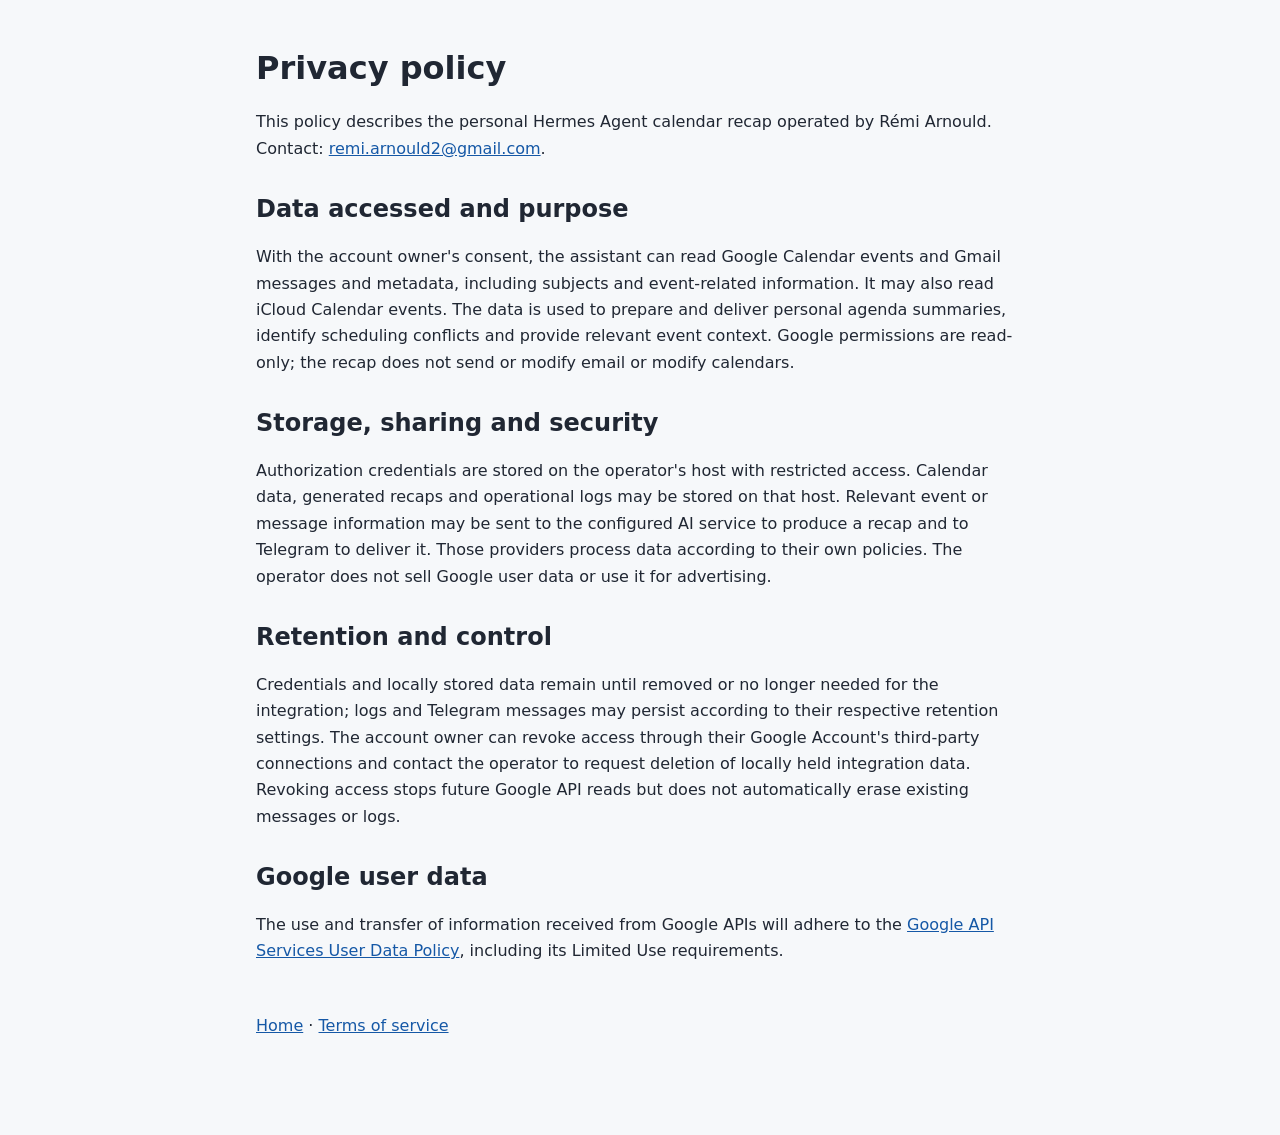
==== privacy-policy.html @ c97ea234 "Publish personal calendar recap information" ====
<!doctype html>
<html lang="en">
<head><meta charset="utf-8"><meta name="viewport" content="width=device-width, initial-scale=1"><title>Privacy Policy — Hermes Agent Calendar Recap</title><link rel="stylesheet" href="style.css"></head>
<body><main>
<h1>Privacy policy</h1>
<p>This policy describes the personal Hermes Agent calendar recap operated by Rémi Arnould. Contact: <a href="mailto:remi.arnould2@gmail.com">remi.arnould2@gmail.com</a>.</p>
<h2>Data accessed and purpose</h2>
<p>With the account owner's consent, the assistant can read Google Calendar events and Gmail messages and metadata, including subjects and event-related information. It may also read iCloud Calendar events. The data is used to prepare and deliver personal agenda summaries, identify scheduling conflicts and provide relevant event context. Google permissions are read-only; the recap does not send or modify email or modify calendars.</p>
<h2>Storage, sharing and security</h2>
<p>Authorization credentials are stored on the operator's host with restricted access. Calendar data, generated recaps and operational logs may be stored on that host. Relevant event or message information may be sent to the configured AI service to produce a recap and to Telegram to deliver it. Those providers process data according to their own policies. The operator does not sell Google user data or use it for advertising.</p>
<h2>Retention and control</h2>
<p>Credentials and locally stored data remain until removed or no longer needed for the integration; logs and Telegram messages may persist according to their respective retention settings. The account owner can revoke access through their Google Account's third-party connections and contact the operator to request deletion of locally held integration data. Revoking access stops future Google API reads but does not automatically erase existing messages or logs.</p>
<h2>Google user data</h2>
<p>The use and transfer of information received from Google APIs will adhere to the <a href="https://developers.google.com/terms/api-services-user-data-policy">Google API Services User Data Policy</a>, including its Limited Use requirements.</p>
<nav aria-label="Legal information"><a href="index.html">Home</a> · <a href="terms-of-service.html">Terms of service</a></nav>
</main></body></html>
---- style.css ----
body { margin: 0; font: 1rem/1.65 system-ui, sans-serif; color: #202733; background: #f6f8fa; }
main { max-width: 48rem; margin: 3rem auto; padding: 0 1.25rem 3rem; }
h1, h2 { line-height: 1.25; }
h2 { margin-top: 2rem; }
a { color: #1558a6; }
a:focus-visible { outline: 2px solid currentColor; outline-offset: 3px; }
nav { margin-top: 3rem; }
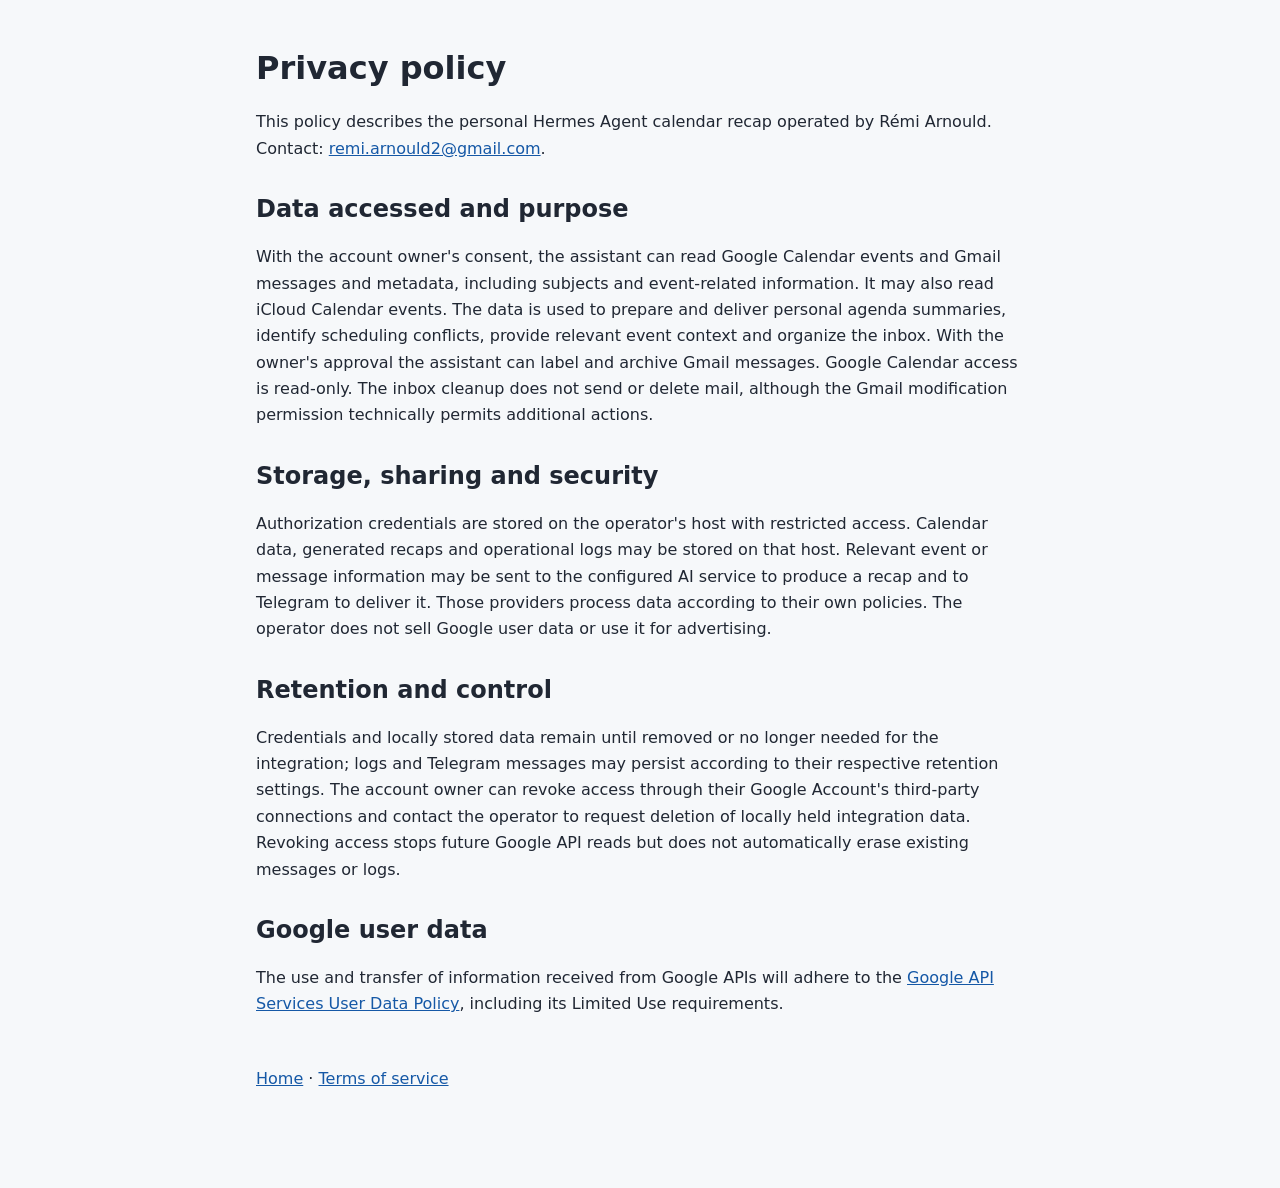
==== commit 9f445587: "Disclose approved inbox organization" ====
--- a/privacy-policy.html
+++ b/privacy-policy.html
@@ -5,7 +5,7 @@
 <h1>Privacy policy</h1>
 <p>This policy describes the personal Hermes Agent calendar recap operated by Rémi Arnould. Contact: <a href="mailto:remi.arnould2@gmail.com">remi.arnould2@gmail.com</a>.</p>
 <h2>Data accessed and purpose</h2>
-<p>With the account owner's consent, the assistant can read Google Calendar events and Gmail messages and metadata, including subjects and event-related information. It may also read iCloud Calendar events. The data is used to prepare and deliver personal agenda summaries, identify scheduling conflicts and provide relevant event context. Google permissions are read-only; the recap does not send or modify email or modify calendars.</p>
+<p>With the account owner's consent, the assistant can read Google Calendar events and Gmail messages and metadata, including subjects and event-related information. It may also read iCloud Calendar events. The data is used to prepare and deliver personal agenda summaries, identify scheduling conflicts, provide relevant event context and organize the inbox. With the owner's approval the assistant can label and archive Gmail messages. Google Calendar access is read-only. The inbox cleanup does not send or delete mail, although the Gmail modification permission technically permits additional actions.</p>
 <h2>Storage, sharing and security</h2>
 <p>Authorization credentials are stored on the operator's host with restricted access. Calendar data, generated recaps and operational logs may be stored on that host. Relevant event or message information may be sent to the configured AI service to produce a recap and to Telegram to deliver it. Those providers process data according to their own policies. The operator does not sell Google user data or use it for advertising.</p>
 <h2>Retention and control</h2>
